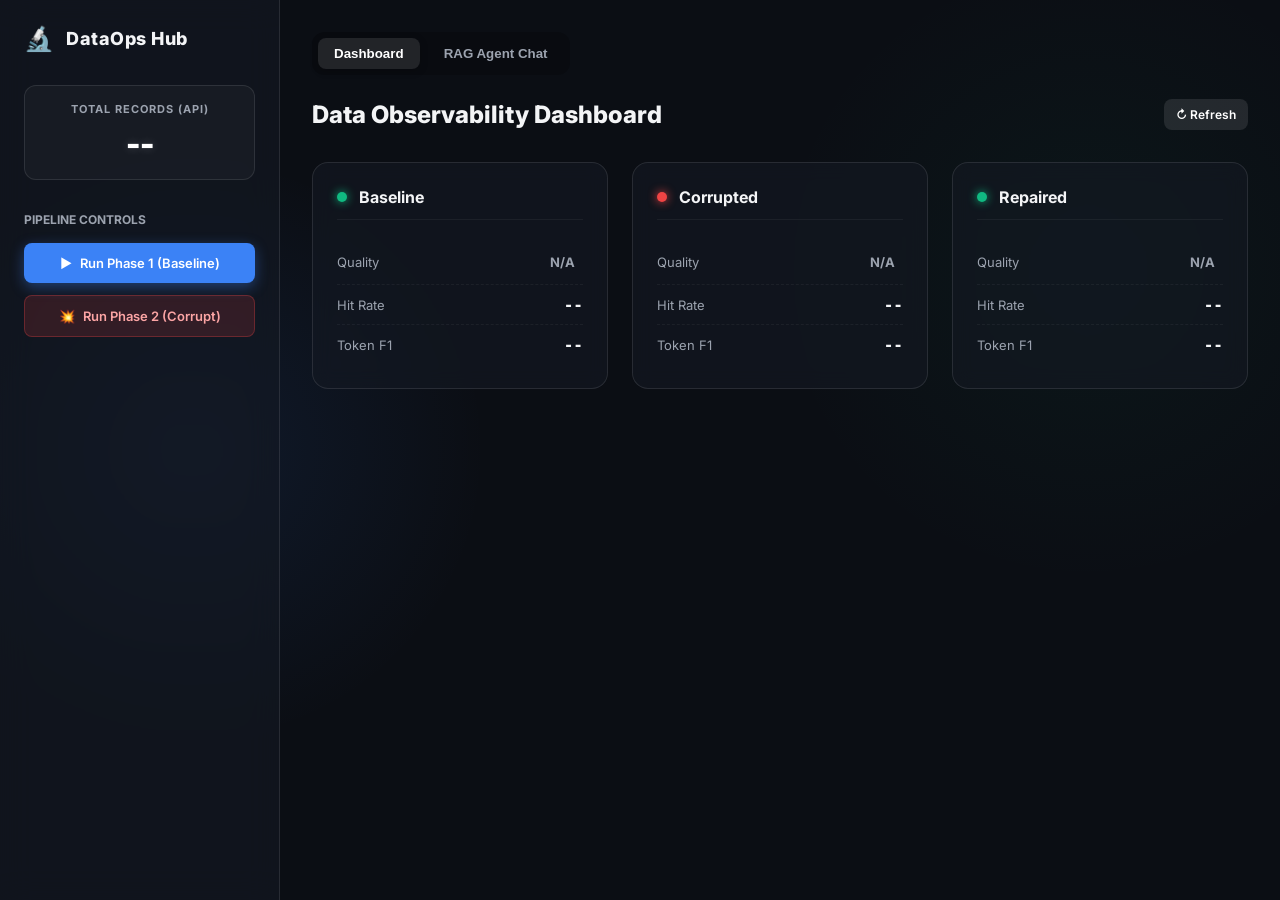
==== static/index.html @ 787e08e2 "3rd commit" ====
<!DOCTYPE html>
<html lang="en">
<head>
    <meta charset="UTF-8">
    <meta name="viewport" content="width=device-width, initial-scale=1.0">
    <title>Data Observability Demo</title>
    <link href="https://fonts.googleapis.com/css2?family=Inter:wght@400;500;600;700;800&display=swap" rel="stylesheet">
    <link rel="stylesheet" href="/static/style.css">
</head>
<body>
    <div class="app-container">
        <!-- Sidebar / Navigation -->
        <aside class="sidebar">
            <div class="brand">
                <span class="brand-icon">🔬</span>
                <h2>DataOps Hub</h2>
            </div>
            
            <div class="stats-card">
                <p class="stats-label">TOTAL RECORDS (API)</p>
                <h3 class="stats-value" id="raw-count">--</h3>
            </div>
            
            <div class="controls-section">
                <h3>Pipeline Controls</h3>
                <button id="btn-phase1" class="btn btn-primary" onclick="runPhase1()">
                    <span class="btn-icon">▶</span> Run Phase 1 (Baseline)
                </button>
                <button id="btn-phase2" class="btn btn-danger" onclick="runPhase2()">
                    <span class="btn-icon">💥</span> Run Phase 2 (Corrupt)
                </button>
            </div>
            
            <div id="loader" class="loader hidden">
                <div class="spinner"></div>
                <p id="loader-text">Processing...</p>
            </div>
        </aside>

        <!-- Main Content -->
        <main class="main-content">
            <!-- Tabs -->
            <div class="tabs">
                <button class="tab-btn active" onclick="switchTab('dashboard')">Dashboard</button>
                <button class="tab-btn" onclick="switchTab('chat')">RAG Agent Chat</button>
            </div>

            <!-- Dashboard Tab -->
            <div id="tab-dashboard" class="tab-content active">
                <header class="content-header">
                    <h1>Data Observability Dashboard</h1>
                    <button class="btn btn-secondary btn-sm" onclick="fetchDashboardData()">↻ Refresh</button>
                </header>
                
                <div class="metrics-grid">
                    <!-- Baseline -->
                    <div class="metric-card baseline-card">
                        <div class="card-header">
                            <span class="status-indicator pass"></span>
                            <h3>Baseline</h3>
                        </div>
                        <div class="card-body">
                            <div class="metric-row"><span>Quality</span> <span class="badge" id="b-quality">N/A</span></div>
                            <div class="metric-row"><span>Hit Rate</span> <strong id="b-hit-rate">--</strong></div>
                            <div class="metric-row"><span>Token F1</span> <strong id="b-f1">--</strong></div>
                        </div>
                    </div>
                    
                    <!-- Corrupted -->
                    <div class="metric-card corrupted-card">
                        <div class="card-header">
                            <span class="status-indicator fail"></span>
                            <h3>Corrupted</h3>
                        </div>
                        <div class="card-body">
                            <div class="metric-row"><span>Quality</span> <span class="badge" id="c-quality">N/A</span></div>
                            <div class="metric-row"><span>Hit Rate</span> <strong id="c-hit-rate">--</strong></div>
                            <div class="metric-row"><span>Token F1</span> <strong id="c-f1">--</strong></div>
                        </div>
                    </div>
                    
                    <!-- Repaired -->
                    <div class="metric-card repaired-card">
                        <div class="card-header">
                            <span class="status-indicator pass"></span>
                            <h3>Repaired</h3>
                        </div>
                        <div class="card-body">
                            <div class="metric-row"><span>Quality</span> <span class="badge" id="r-quality">N/A</span></div>
                            <div class="metric-row"><span>Hit Rate</span> <strong id="r-hit-rate">--</strong></div>
                            <div class="metric-row"><span>Token F1</span> <strong id="r-f1">--</strong></div>
                        </div>
                    </div>
                </div>
            </div>

            <!-- Chat Tab -->
            <div id="tab-chat" class="tab-content hidden">
                <header class="content-header">
                    <h1>Chat with RAG Agent</h1>
                    <div class="agent-toggle">
                        <label>
                            <input type="checkbox" id="use-corrupted-toggle"> 
                            Use Corrupted Data (Test Mode)
                        </label>
                    </div>
                </header>
                
                <div class="chat-container">
                    <div class="chat-history" id="chat-history">
                        <div class="message ai-message">
                            <div class="avatar">🤖</div>
                            <div class="bubble">Hello! I am your research assistant. Ask me questions about the ingested papers.</div>
                        </div>
                    </div>
                    
                    <div class="chat-input-area">
                        <input type="text" id="chat-input" placeholder="Type your question..." onkeypress="handleChatKey(event)">
                        <button class="btn btn-primary" onclick="sendMessage()">Send</button>
                    </div>
                </div>
            </div>
        </main>
    </div>
    <script src="/static/script.js"></script>
</body>
</html>
---- static/style.css ----
:root {
    --bg-main: #0B0E14;
    --bg-panel: rgba(20, 25, 35, 0.6);
    --border-color: rgba(255, 255, 255, 0.1);
    --text-main: #F3F4F6;
    --text-muted: #9CA3AF;
    --primary: #3B82F6;
    --primary-glow: rgba(59, 130, 246, 0.4);
    --danger: #EF4444;
    --danger-glow: rgba(239, 68, 68, 0.4);
    --success: #10B981;
}

* { box-sizing: border-box; margin: 0; padding: 0; }

body {
    font-family: 'Inter', sans-serif;
    background-color: var(--bg-main);
    color: var(--text-main);
    height: 100vh;
    display: flex;
    overflow: hidden;
    background-image: 
        radial-gradient(circle at 15% 50%, rgba(59, 130, 246, 0.1), transparent 25%),
        radial-gradient(circle at 85% 30%, rgba(16, 185, 129, 0.05), transparent 25%);
}

.app-container {
    display: flex;
    width: 100%;
    height: 100%;
}

/* Sidebar */
.sidebar {
    width: 280px;
    background: var(--bg-panel);
    backdrop-filter: blur(16px);
    border-right: 1px solid var(--border-color);
    padding: 24px;
    display: flex;
    flex-direction: column;
    gap: 32px;
}

.brand {
    display: flex;
    align-items: center;
    gap: 12px;
}
.brand-icon { font-size: 24px; }
.brand h2 { font-weight: 800; font-size: 18px; letter-spacing: 0.5px; }

.stats-card {
    background: rgba(255, 255, 255, 0.03);
    border: 1px solid var(--border-color);
    border-radius: 12px;
    padding: 16px;
    text-align: center;
}
.stats-label { font-size: 11px; color: var(--text-muted); font-weight: 700; letter-spacing: 1px; margin-bottom: 8px; }
.stats-value { font-size: 32px; font-weight: 800; color: #fff; text-shadow: 0 0 10px rgba(255,255,255,0.2); }

.controls-section { display: flex; flex-direction: column; gap: 12px; }
.controls-section h3 { font-size: 12px; text-transform: uppercase; color: var(--text-muted); margin-bottom: 4px; }

/* Buttons */
.btn {
    border: none;
    padding: 12px 16px;
    border-radius: 8px;
    font-family: inherit;
    font-weight: 600;
    font-size: 13px;
    cursor: pointer;
    display: flex;
    align-items: center;
    justify-content: center;
    gap: 8px;
    transition: all 0.2s ease;
}
.btn-sm { padding: 8px 12px; font-size: 12px; }
.btn-primary { background: var(--primary); color: #fff; box-shadow: 0 4px 14px var(--primary-glow); }
.btn-primary:hover { background: #2563EB; box-shadow: 0 6px 20px var(--primary-glow); transform: translateY(-1px); }
.btn-danger { background: rgba(239, 68, 68, 0.15); color: #FCA5A5; border: 1px solid rgba(239, 68, 68, 0.3); }
.btn-danger:hover { background: var(--danger); color: #fff; box-shadow: 0 4px 14px var(--danger-glow); }
.btn-secondary { background: rgba(255,255,255,0.1); color: #fff; }
.btn-secondary:hover { background: rgba(255,255,255,0.15); }

/* Main Content */
.main-content {
    flex: 1;
    display: flex;
    flex-direction: column;
    padding: 32px;
    overflow-y: auto;
}

/* Tabs */
.tabs {
    display: flex;
    gap: 8px;
    margin-bottom: 24px;
    background: rgba(0,0,0,0.2);
    padding: 6px;
    border-radius: 12px;
    width: fit-content;
}
.tab-btn {
    background: transparent;
    border: none;
    color: var(--text-muted);
    padding: 8px 16px;
    border-radius: 8px;
    font-weight: 600;
    cursor: pointer;
    transition: all 0.2s;
}
.tab-btn.active {
    background: rgba(255,255,255,0.1);
    color: #fff;
    box-shadow: 0 2px 8px rgba(0,0,0,0.2);
}

.tab-content { display: none; }
.tab-content.active { display: block; animation: fadeIn 0.3s ease; }

@keyframes fadeIn { from { opacity: 0; transform: translateY(10px); } to { opacity: 1; transform: translateY(0); } }

/* Header */
.content-header {
    display: flex;
    justify-content: space-between;
    align-items: center;
    margin-bottom: 32px;
}
.content-header h1 { font-size: 24px; font-weight: 800; }

/* Metrics Grid */
.metrics-grid {
    display: grid;
    grid-template-columns: repeat(3, 1fr);
    gap: 24px;
}

.metric-card {
    background: var(--bg-panel);
    border: 1px solid var(--border-color);
    border-radius: 16px;
    padding: 24px;
    backdrop-filter: blur(10px);
}
.card-header {
    display: flex;
    align-items: center;
    gap: 12px;
    margin-bottom: 20px;
    border-bottom: 1px solid rgba(255,255,255,0.05);
    padding-bottom: 12px;
}
.status-indicator { width: 10px; height: 10px; border-radius: 50%; }
.status-indicator.pass { background: var(--success); box-shadow: 0 0 10px var(--success); }
.status-indicator.fail { background: var(--danger); box-shadow: 0 0 10px var(--danger); }
.card-header h3 { font-size: 16px; font-weight: 700; }

.metric-row {
    display: flex;
    justify-content: space-between;
    align-items: center;
    padding: 10px 0;
    border-bottom: 1px dashed rgba(255,255,255,0.05);
}
.metric-row:last-child { border-bottom: none; }
.metric-row span { color: var(--text-muted); font-size: 13px; }
.metric-row strong { font-size: 16px; font-weight: 700; font-family: monospace; }
.badge {
    padding: 4px 8px;
    border-radius: 6px;
    font-size: 11px;
    font-weight: 700;
}
.badge.pass { background: rgba(16,185,129,0.15); color: #6EE7B7; border: 1px solid rgba(16,185,129,0.3); }
.badge.fail { background: rgba(239,68,68,0.15); color: #FCA5A5; border: 1px solid rgba(239,68,68,0.3); }

/* Chat UI */
.chat-container {
    background: var(--bg-panel);
    border: 1px solid var(--border-color);
    border-radius: 16px;
    display: flex;
    flex-direction: column;
    height: calc(100vh - 200px);
    backdrop-filter: blur(10px);
}
.chat-history {
    flex: 1;
    padding: 24px;
    overflow-y: auto;
    display: flex;
    flex-direction: column;
    gap: 16px;
}
.message { display: flex; gap: 12px; max-width: 80%; }
.message.user-message { align-self: flex-end; flex-direction: row-reverse; }
.avatar { width: 32px; height: 32px; border-radius: 8px; background: rgba(255,255,255,0.1); display: flex; align-items: center; justify-content: center; font-size: 18px; flex-shrink: 0; }
.user-message .avatar { background: var(--primary); }
.bubble { background: rgba(255,255,255,0.05); padding: 12px 16px; border-radius: 12px; font-size: 14px; line-height: 1.5; border: 1px solid rgba(255,255,255,0.05); white-space: pre-wrap; }
.user-message .bubble { background: rgba(59,130,246,0.15); border-color: rgba(59,130,246,0.3); }

.chat-input-area {
    padding: 16px;
    border-top: 1px solid var(--border-color);
    display: flex;
    gap: 12px;
}
.chat-input-area input {
    flex: 1;
    background: rgba(0,0,0,0.2);
    border: 1px solid var(--border-color);
    color: #fff;
    padding: 12px 16px;
    border-radius: 8px;
    font-size: 14px;
    outline: none;
}
.chat-input-area input:focus { border-color: var(--primary); }

.hidden { display: none !important; }

/* Loader */
.loader { margin-top: 24px; text-align: center; }
.spinner { width: 24px; height: 24px; border: 3px solid rgba(255,255,255,0.1); border-top-color: var(--primary); border-radius: 50%; animation: spin 1s linear infinite; margin: 0 auto 12px; }
@keyframes spin { to { transform: rotate(360deg); } }
.loader p { font-size: 12px; color: var(--text-muted); font-weight: 600; }
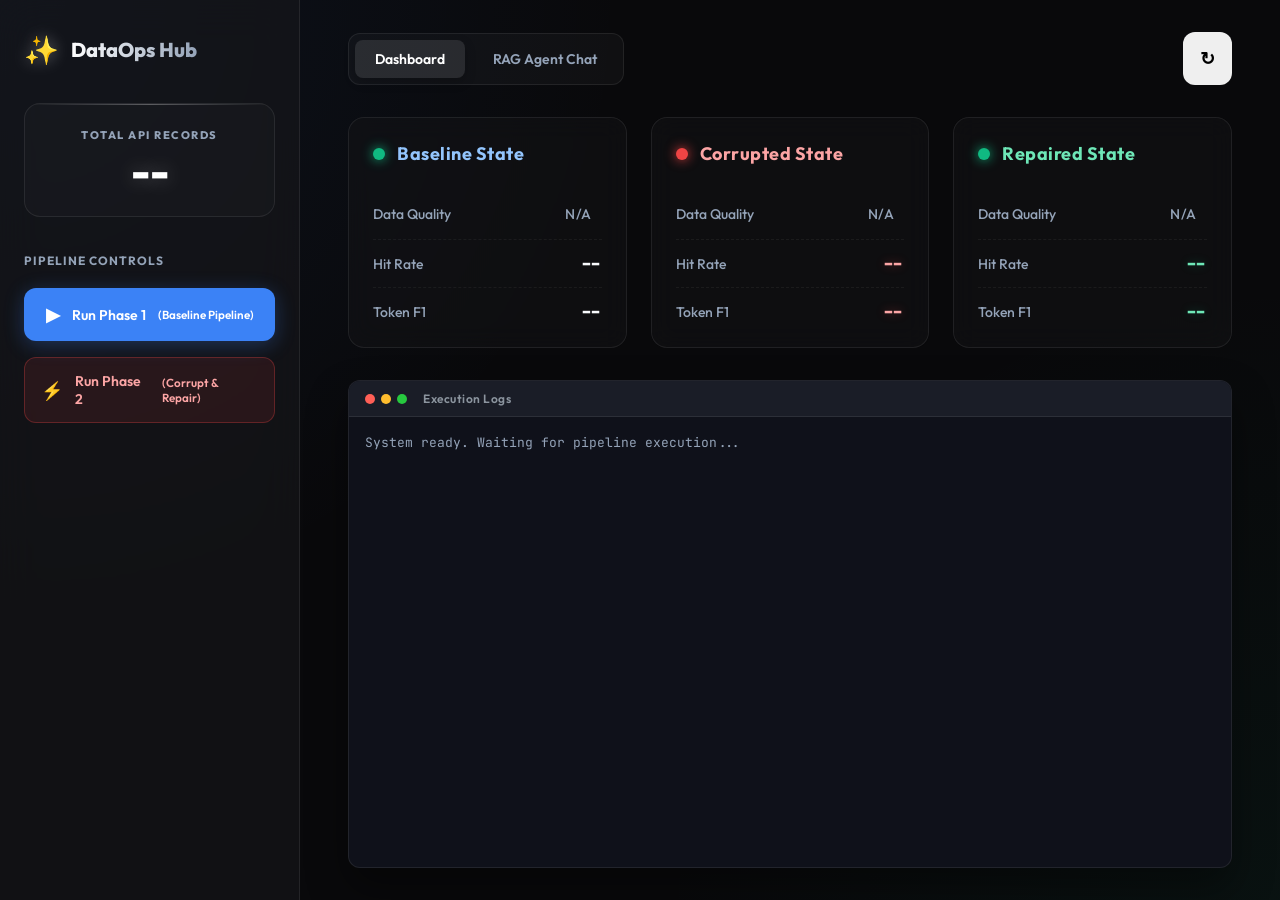
==== commit b857ec82: "4th commit" ====
--- a/static/index.html
+++ b/static/index.html
@@ -3,120 +3,137 @@
 <head>
     <meta charset="UTF-8">
     <meta name="viewport" content="width=device-width, initial-scale=1.0">
-    <title>Data Observability Demo</title>
-    <link href="https://fonts.googleapis.com/css2?family=Inter:wght@400;500;600;700;800&display=swap" rel="stylesheet">
+    <title>DataOps Hub - Data Observability</title>
+    <link href="https://fonts.googleapis.com/css2?family=Outfit:wght@400;500;600;700;800&family=JetBrains+Mono:wght@400;700&display=swap" rel="stylesheet">
     <link rel="stylesheet" href="/static/style.css">
 </head>
 <body>
+    <!-- Toast Container -->
+    <div id="toast-container" class="toast-container"></div>
+
     <div class="app-container">
-        <!-- Sidebar / Navigation -->
+        <!-- Sidebar -->
         <aside class="sidebar">
             <div class="brand">
-                <span class="brand-icon">🔬</span>
+                <span class="brand-icon">✨</span>
                 <h2>DataOps Hub</h2>
             </div>
             
             <div class="stats-card">
-                <p class="stats-label">TOTAL RECORDS (API)</p>
+                <p class="stats-label">TOTAL API RECORDS</p>
                 <h3 class="stats-value" id="raw-count">--</h3>
             </div>
             
             <div class="controls-section">
                 <h3>Pipeline Controls</h3>
                 <button id="btn-phase1" class="btn btn-primary" onclick="runPhase1()">
-                    <span class="btn-icon">▶</span> Run Phase 1 (Baseline)
+                    <span class="btn-icon">▶</span> Run Phase 1 <br><small>(Baseline Pipeline)</small>
                 </button>
                 <button id="btn-phase2" class="btn btn-danger" onclick="runPhase2()">
-                    <span class="btn-icon">💥</span> Run Phase 2 (Corrupt)
+                    <span class="btn-icon">⚡</span> Run Phase 2 <br><small>(Corrupt & Repair)</small>
                 </button>
-            </div>
-            
-            <div id="loader" class="loader hidden">
-                <div class="spinner"></div>
-                <p id="loader-text">Processing...</p>
             </div>
         </aside>
 
         <!-- Main Content -->
         <main class="main-content">
-            <!-- Tabs -->
-            <div class="tabs">
-                <button class="tab-btn active" onclick="switchTab('dashboard')">Dashboard</button>
-                <button class="tab-btn" onclick="switchTab('chat')">RAG Agent Chat</button>
+            <div class="header-nav">
+                <div class="tabs">
+                    <button class="tab-btn active" onclick="switchTab('dashboard')">Dashboard</button>
+                    <button class="tab-btn" onclick="switchTab('chat')">RAG Agent Chat</button>
+                </div>
+                <button class="btn btn-icon" onclick="fetchDashboardData()" title="Refresh Data">↻</button>
             </div>
 
             <!-- Dashboard Tab -->
             <div id="tab-dashboard" class="tab-content active">
-                <header class="content-header">
-                    <h1>Data Observability Dashboard</h1>
-                    <button class="btn btn-secondary btn-sm" onclick="fetchDashboardData()">↻ Refresh</button>
-                </header>
-                
                 <div class="metrics-grid">
                     <!-- Baseline -->
-                    <div class="metric-card baseline-card">
-                        <div class="card-header">
-                            <span class="status-indicator pass"></span>
-                            <h3>Baseline</h3>
+                    <div class="metric-card">
+                        <div class="card-header baseline-glow">
+                            <div class="status-indicator pass"></div>
+                            <h3>Baseline State</h3>
                         </div>
                         <div class="card-body">
-                            <div class="metric-row"><span>Quality</span> <span class="badge" id="b-quality">N/A</span></div>
+                            <div class="metric-row"><span>Data Quality</span> <span class="badge" id="b-quality">N/A</span></div>
                             <div class="metric-row"><span>Hit Rate</span> <strong id="b-hit-rate">--</strong></div>
                             <div class="metric-row"><span>Token F1</span> <strong id="b-f1">--</strong></div>
                         </div>
                     </div>
                     
                     <!-- Corrupted -->
-                    <div class="metric-card corrupted-card">
-                        <div class="card-header">
-                            <span class="status-indicator fail"></span>
-                            <h3>Corrupted</h3>
+                    <div class="metric-card">
+                        <div class="card-header corrupted-glow">
+                            <div class="status-indicator fail"></div>
+                            <h3>Corrupted State</h3>
                         </div>
                         <div class="card-body">
-                            <div class="metric-row"><span>Quality</span> <span class="badge" id="c-quality">N/A</span></div>
-                            <div class="metric-row"><span>Hit Rate</span> <strong id="c-hit-rate">--</strong></div>
-                            <div class="metric-row"><span>Token F1</span> <strong id="c-f1">--</strong></div>
+                            <div class="metric-row"><span>Data Quality</span> <span class="badge" id="c-quality">N/A</span></div>
+                            <div class="metric-row"><span>Hit Rate</span> <strong class="text-danger" id="c-hit-rate">--</strong></div>
+                            <div class="metric-row"><span>Token F1</span> <strong class="text-danger" id="c-f1">--</strong></div>
                         </div>
                     </div>
                     
                     <!-- Repaired -->
-                    <div class="metric-card repaired-card">
-                        <div class="card-header">
-                            <span class="status-indicator pass"></span>
-                            <h3>Repaired</h3>
+                    <div class="metric-card">
+                        <div class="card-header repaired-glow">
+                            <div class="status-indicator pass"></div>
+                            <h3>Repaired State</h3>
                         </div>
                         <div class="card-body">
-                            <div class="metric-row"><span>Quality</span> <span class="badge" id="r-quality">N/A</span></div>
-                            <div class="metric-row"><span>Hit Rate</span> <strong id="r-hit-rate">--</strong></div>
-                            <div class="metric-row"><span>Token F1</span> <strong id="r-f1">--</strong></div>
+                            <div class="metric-row"><span>Data Quality</span> <span class="badge" id="r-quality">N/A</span></div>
+                            <div class="metric-row"><span>Hit Rate</span> <strong class="text-success" id="r-hit-rate">--</strong></div>
+                            <div class="metric-row"><span>Token F1</span> <strong class="text-success" id="r-f1">--</strong></div>
                         </div>
+                    </div>
+                </div>
+
+                <!-- Terminal Simulator -->
+                <div class="terminal-container">
+                    <div class="terminal-header">
+                        <div class="term-dots">
+                            <span></span><span></span><span></span>
+                        </div>
+                        <div class="term-title">Execution Logs</div>
+                    </div>
+                    <div class="terminal-body" id="terminal-logs">
+                        <div class="log-line text-muted">System ready. Waiting for pipeline execution...</div>
                     </div>
                 </div>
             </div>
 
             <!-- Chat Tab -->
             <div id="tab-chat" class="tab-content hidden">
-                <header class="content-header">
-                    <h1>Chat with RAG Agent</h1>
-                    <div class="agent-toggle">
-                        <label>
-                            <input type="checkbox" id="use-corrupted-toggle"> 
-                            Use Corrupted Data (Test Mode)
-                        </label>
-                    </div>
-                </header>
-                
-                <div class="chat-container">
-                    <div class="chat-history" id="chat-history">
-                        <div class="message ai-message">
-                            <div class="avatar">🤖</div>
-                            <div class="bubble">Hello! I am your research assistant. Ask me questions about the ingested papers.</div>
+                <div class="chat-wrapper">
+                    <header class="chat-header">
+                        <div class="agent-info">
+                            <div class="agent-avatar">🤖</div>
+                            <div>
+                                <h2>Research Assistant</h2>
+                                <p>Powered by Gemini & ChromaDB</p>
+                            </div>
                         </div>
-                    </div>
+                        <div class="agent-toggle">
+                            <label class="switch">
+                                <input type="checkbox" id="use-corrupted-toggle">
+                                <span class="slider"></span>
+                            </label>
+                            <span class="toggle-label">Use Corrupted Data</span>
+                        </div>
+                    </header>
                     
-                    <div class="chat-input-area">
-                        <input type="text" id="chat-input" placeholder="Type your question..." onkeypress="handleChatKey(event)">
-                        <button class="btn btn-primary" onclick="sendMessage()">Send</button>
+                    <div class="chat-container">
+                        <div class="chat-history" id="chat-history">
+                            <div class="message ai-message">
+                                <div class="avatar">🤖</div>
+                                <div class="bubble">Hello! I am ready to search the paper corpus. You can toggle the switch above to test how I perform when data is corrupted.</div>
+                            </div>
+                        </div>
+                        
+                        <div class="chat-input-area">
+                            <input type="text" id="chat-input" placeholder="Ask a question about the papers..." onkeypress="handleChatKey(event)">
+                            <button class="btn btn-primary" onclick="sendMessage()">Send ↗</button>
+                        </div>
                     </div>
                 </div>
             </div>
--- a/static/style.css
+++ b/static/style.css
@@ -1,234 +1,238 @@
 :root {
-    --bg-main: #0B0E14;
-    --bg-panel: rgba(20, 25, 35, 0.6);
-    --border-color: rgba(255, 255, 255, 0.1);
-    --text-main: #F3F4F6;
-    --text-muted: #9CA3AF;
-    --primary: #3B82F6;
-    --primary-glow: rgba(59, 130, 246, 0.4);
-    --danger: #EF4444;
-    --danger-glow: rgba(239, 68, 68, 0.4);
-    --success: #10B981;
+    --bg-dark: #09090b;
+    --bg-panel: rgba(24, 24, 27, 0.6);
+    --border-color: rgba(255, 255, 255, 0.08);
+    --text-main: #f8fafc;
+    --text-muted: #94a3b8;
+    
+    --primary: #3b82f6;
+    --primary-hover: #2563eb;
+    --primary-glow: rgba(59, 130, 246, 0.3);
+    
+    --danger: #ef4444;
+    --danger-hover: #dc2626;
+    --danger-glow: rgba(239, 68, 68, 0.3);
+    
+    --success: #10b981;
+    --success-glow: rgba(16, 185, 129, 0.2);
 }
 
 * { box-sizing: border-box; margin: 0; padding: 0; }
 
 body {
-    font-family: 'Inter', sans-serif;
-    background-color: var(--bg-main);
+    font-family: 'Outfit', sans-serif;
+    background-color: var(--bg-dark);
     color: var(--text-main);
     height: 100vh;
     display: flex;
     overflow: hidden;
     background-image: 
-        radial-gradient(circle at 15% 50%, rgba(59, 130, 246, 0.1), transparent 25%),
-        radial-gradient(circle at 85% 30%, rgba(16, 185, 129, 0.05), transparent 25%);
-}
-
-.app-container {
-    display: flex;
-    width: 100%;
-    height: 100%;
-}
+        radial-gradient(circle at 0% 0%, rgba(59, 130, 246, 0.08) 0%, transparent 40%),
+        radial-gradient(circle at 100% 100%, rgba(16, 185, 129, 0.05) 0%, transparent 40%);
+}
+
+.text-danger { color: #fca5a5 !important; text-shadow: 0 0 10px rgba(239,68,68,0.4); }
+.text-success { color: #6ee7b7 !important; text-shadow: 0 0 10px rgba(16,185,129,0.3); }
+.text-muted { color: var(--text-muted); }
+
+.app-container { display: flex; width: 100%; height: 100%; }
 
 /* Sidebar */
 .sidebar {
-    width: 280px;
+    width: 300px;
     background: var(--bg-panel);
-    backdrop-filter: blur(16px);
+    backdrop-filter: blur(20px);
     border-right: 1px solid var(--border-color);
+    padding: 32px 24px;
+    display: flex;
+    flex-direction: column;
+    gap: 36px;
+    z-index: 10;
+}
+
+.brand { display: flex; align-items: center; gap: 12px; }
+.brand-icon { font-size: 28px; filter: drop-shadow(0 0 8px rgba(255,255,255,0.4)); }
+.brand h2 { font-weight: 800; font-size: 20px; background: linear-gradient(to right, #fff, #94a3b8); -webkit-background-clip: text; -webkit-text-fill-color: transparent; }
+
+.stats-card {
+    background: rgba(255, 255, 255, 0.02);
+    border: 1px solid var(--border-color);
+    border-radius: 16px;
     padding: 24px;
-    display: flex;
-    flex-direction: column;
-    gap: 32px;
-}
-
-.brand {
-    display: flex;
-    align-items: center;
-    gap: 12px;
-}
-.brand-icon { font-size: 24px; }
-.brand h2 { font-weight: 800; font-size: 18px; letter-spacing: 0.5px; }
-
-.stats-card {
-    background: rgba(255, 255, 255, 0.03);
-    border: 1px solid var(--border-color);
+    text-align: center;
+    position: relative;
+    overflow: hidden;
+}
+.stats-card::before {
+    content: ''; position: absolute; top: 0; left: 0; right: 0; height: 1px;
+    background: linear-gradient(90deg, transparent, rgba(255,255,255,0.3), transparent);
+}
+.stats-label { font-size: 11px; color: var(--text-muted); font-weight: 800; letter-spacing: 1.5px; margin-bottom: 8px; }
+.stats-value { font-size: 42px; font-weight: 800; color: #fff; text-shadow: 0 0 20px rgba(255,255,255,0.3); line-height: 1; }
+
+.controls-section { display: flex; flex-direction: column; gap: 16px; }
+.controls-section h3 { font-size: 12px; text-transform: uppercase; color: var(--text-muted); letter-spacing: 1px; margin-bottom: 4px; font-weight: 700; }
+
+.btn {
+    border: 1px solid transparent;
+    padding: 14px 16px;
     border-radius: 12px;
-    padding: 16px;
-    text-align: center;
-}
-.stats-label { font-size: 11px; color: var(--text-muted); font-weight: 700; letter-spacing: 1px; margin-bottom: 8px; }
-.stats-value { font-size: 32px; font-weight: 800; color: #fff; text-shadow: 0 0 10px rgba(255,255,255,0.2); }
-
-.controls-section { display: flex; flex-direction: column; gap: 12px; }
-.controls-section h3 { font-size: 12px; text-transform: uppercase; color: var(--text-muted); margin-bottom: 4px; }
-
-/* Buttons */
-.btn {
-    border: none;
-    padding: 12px 16px;
-    border-radius: 8px;
     font-family: inherit;
     font-weight: 600;
-    font-size: 13px;
+    font-size: 14px;
     cursor: pointer;
     display: flex;
     align-items: center;
     justify-content: center;
-    gap: 8px;
-    transition: all 0.2s ease;
-}
-.btn-sm { padding: 8px 12px; font-size: 12px; }
-.btn-primary { background: var(--primary); color: #fff; box-shadow: 0 4px 14px var(--primary-glow); }
-.btn-primary:hover { background: #2563EB; box-shadow: 0 6px 20px var(--primary-glow); transform: translateY(-1px); }
-.btn-danger { background: rgba(239, 68, 68, 0.15); color: #FCA5A5; border: 1px solid rgba(239, 68, 68, 0.3); }
-.btn-danger:hover { background: var(--danger); color: #fff; box-shadow: 0 4px 14px var(--danger-glow); }
-.btn-secondary { background: rgba(255,255,255,0.1); color: #fff; }
-.btn-secondary:hover { background: rgba(255,255,255,0.15); }
+    gap: 12px;
+    transition: all 0.25s cubic-bezier(0.4, 0, 0.2, 1);
+    position: relative;
+    overflow: hidden;
+    text-align: left;
+}
+.btn-primary { background: var(--primary); color: #fff; box-shadow: 0 4px 20px var(--primary-glow); }
+.btn-primary:hover { background: var(--primary-hover); transform: translateY(-2px); box-shadow: 0 8px 25px var(--primary-glow); }
+.btn-danger { background: rgba(239, 68, 68, 0.1); color: #fca5a5; border-color: rgba(239, 68, 68, 0.3); }
+.btn-danger:hover { background: var(--danger); color: #fff; box-shadow: 0 4px 20px var(--danger-glow); border-color: var(--danger); transform: translateY(-2px); }
+.btn-icon { font-size: 18px; }
+.btn:disabled { opacity: 0.5; cursor: not-allowed; transform: none !important; box-shadow: none !important; }
 
 /* Main Content */
 .main-content {
     flex: 1;
     display: flex;
     flex-direction: column;
-    padding: 32px;
+    padding: 32px 48px;
     overflow-y: auto;
-}
-
-/* Tabs */
+    position: relative;
+}
+
+.header-nav { display: flex; justify-content: space-between; align-items: center; margin-bottom: 32px; }
+
 .tabs {
-    display: flex;
-    gap: 8px;
-    margin-bottom: 24px;
-    background: rgba(0,0,0,0.2);
-    padding: 6px;
-    border-radius: 12px;
-    width: fit-content;
+    display: flex; gap: 8px; background: rgba(255,255,255,0.03); padding: 6px;
+    border-radius: 12px; border: 1px solid var(--border-color);
 }
 .tab-btn {
-    background: transparent;
-    border: none;
-    color: var(--text-muted);
-    padding: 8px 16px;
-    border-radius: 8px;
-    font-weight: 600;
-    cursor: pointer;
-    transition: all 0.2s;
-}
-.tab-btn.active {
-    background: rgba(255,255,255,0.1);
-    color: #fff;
-    box-shadow: 0 2px 8px rgba(0,0,0,0.2);
-}
-
-.tab-content { display: none; }
-.tab-content.active { display: block; animation: fadeIn 0.3s ease; }
+    background: transparent; border: none; color: var(--text-muted);
+    padding: 10px 20px; border-radius: 8px; font-weight: 600; font-family: inherit;
+    cursor: pointer; transition: all 0.2s; font-size: 14px;
+}
+.tab-btn:hover { color: #fff; }
+.tab-btn.active { background: rgba(255,255,255,0.1); color: #fff; box-shadow: 0 4px 12px rgba(0,0,0,0.2); }
+
+.tab-content { display: none; flex-direction: column; height: 100%; }
+.tab-content.active { display: flex; animation: fadeIn 0.4s ease forwards; }
 
 @keyframes fadeIn { from { opacity: 0; transform: translateY(10px); } to { opacity: 1; transform: translateY(0); } }
-
-/* Header */
-.content-header {
-    display: flex;
-    justify-content: space-between;
-    align-items: center;
-    margin-bottom: 32px;
-}
-.content-header h1 { font-size: 24px; font-weight: 800; }
 
 /* Metrics Grid */
 .metrics-grid {
-    display: grid;
-    grid-template-columns: repeat(3, 1fr);
-    gap: 24px;
-}
-
+    display: grid; grid-template-columns: repeat(3, 1fr); gap: 24px; margin-bottom: 32px;
+}
 .metric-card {
-    background: var(--bg-panel);
-    border: 1px solid var(--border-color);
-    border-radius: 16px;
-    padding: 24px;
-    backdrop-filter: blur(10px);
-}
-.card-header {
-    display: flex;
-    align-items: center;
-    gap: 12px;
-    margin-bottom: 20px;
-    border-bottom: 1px solid rgba(255,255,255,0.05);
-    padding-bottom: 12px;
-}
-.status-indicator { width: 10px; height: 10px; border-radius: 50%; }
-.status-indicator.pass { background: var(--success); box-shadow: 0 0 10px var(--success); }
-.status-indicator.fail { background: var(--danger); box-shadow: 0 0 10px var(--danger); }
-.card-header h3 { font-size: 16px; font-weight: 700; }
-
-.metric-row {
-    display: flex;
-    justify-content: space-between;
-    align-items: center;
-    padding: 10px 0;
-    border-bottom: 1px dashed rgba(255,255,255,0.05);
-}
-.metric-row:last-child { border-bottom: none; }
-.metric-row span { color: var(--text-muted); font-size: 13px; }
-.metric-row strong { font-size: 16px; font-weight: 700; font-family: monospace; }
-.badge {
-    padding: 4px 8px;
-    border-radius: 6px;
-    font-size: 11px;
-    font-weight: 700;
-}
-.badge.pass { background: rgba(16,185,129,0.15); color: #6EE7B7; border: 1px solid rgba(16,185,129,0.3); }
-.badge.fail { background: rgba(239,68,68,0.15); color: #FCA5A5; border: 1px solid rgba(239,68,68,0.3); }
-
-/* Chat UI */
+    background: rgba(24, 24, 27, 0.4); border: 1px solid var(--border-color);
+    border-radius: 16px; padding: 24px; backdrop-filter: blur(12px);
+    transition: transform 0.3s;
+}
+.metric-card:hover { transform: translateY(-5px); border-color: rgba(255,255,255,0.15); }
+
+.card-header { display: flex; align-items: center; gap: 12px; margin-bottom: 24px; position: relative; }
+.card-header h3 { font-size: 18px; font-weight: 700; letter-spacing: 0.5px; }
+
+.status-indicator { width: 12px; height: 12px; border-radius: 50%; }
+.status-indicator.pass { background: var(--success); box-shadow: 0 0 12px var(--success); }
+.status-indicator.fail { background: var(--danger); box-shadow: 0 0 12px var(--danger); }
+
+.baseline-glow h3 { color: #93c5fd; }
+.corrupted-glow h3 { color: #fca5a5; }
+.repaired-glow h3 { color: #6ee7b7; }
+
+.metric-row { display: flex; justify-content: space-between; align-items: center; padding: 12px 0; border-bottom: 1px dashed rgba(255,255,255,0.05); }
+.metric-row:last-child { border-bottom: none; padding-bottom: 0; }
+.metric-row span { color: var(--text-muted); font-size: 14px; font-weight: 500; }
+.metric-row strong { font-size: 18px; font-weight: 800; font-family: 'JetBrains Mono', monospace; }
+
+.badge { padding: 4px 10px; border-radius: 6px; font-size: 12px; font-weight: 700; text-transform: uppercase; letter-spacing: 0.5px; }
+.badge.pass { background: rgba(16,185,129,0.1); color: #6EE7B7; border: 1px solid rgba(16,185,129,0.2); }
+.badge.fail { background: rgba(239,68,68,0.1); color: #FCA5A5; border: 1px solid rgba(239,68,68,0.2); }
+
+/* Terminal Simulator */
+.terminal-container {
+    background: #0f111a; border: 1px solid var(--border-color); border-radius: 12px;
+    flex: 1; display: flex; flex-direction: column; overflow: hidden;
+    box-shadow: 0 20px 40px rgba(0,0,0,0.4);
+}
+.terminal-header {
+    background: #1a1d27; padding: 10px 16px; display: flex; align-items: center; gap: 16px;
+    border-bottom: 1px solid var(--border-color);
+}
+.term-dots { display: flex; gap: 6px; }
+.term-dots span { width: 10px; height: 10px; border-radius: 50%; }
+.term-dots span:nth-child(1) { background: #ff5f56; }
+.term-dots span:nth-child(2) { background: #ffbd2e; }
+.term-dots span:nth-child(3) { background: #27c93f; }
+.term-title { font-size: 12px; font-weight: 600; color: #8b949e; letter-spacing: 0.5px; }
+
+.terminal-body {
+    padding: 16px; font-family: 'JetBrains Mono', monospace; font-size: 13px;
+    line-height: 1.6; overflow-y: auto; color: #e2e8f0; flex: 1;
+}
+.log-line { margin-bottom: 4px; opacity: 0; animation: fadeInLog 0.3s forwards; }
+@keyframes fadeInLog { to { opacity: 1; } }
+.log-info { color: #60a5fa; }
+.log-success { color: #4ade80; }
+.log-warn { color: #facc15; }
+.log-error { color: #f87171; }
+
+/* Toast Notifications */
+.toast-container { position: fixed; bottom: 32px; right: 32px; z-index: 9999; display: flex; flex-direction: column; gap: 12px; }
+.toast {
+    background: rgba(30, 41, 59, 0.9); backdrop-filter: blur(10px);
+    border-left: 4px solid var(--primary); padding: 16px 20px; border-radius: 8px;
+    box-shadow: 0 10px 25px rgba(0,0,0,0.3); color: #fff; font-size: 14px; font-weight: 500;
+    transform: translateX(120%); animation: slideIn 0.4s cubic-bezier(0.4, 0, 0.2, 1) forwards;
+    display: flex; align-items: center; gap: 12px;
+}
+.toast.success { border-color: var(--success); }
+.toast.error { border-color: var(--danger); }
+.toast-icon { font-size: 18px; }
+@keyframes slideIn { to { transform: translateX(0); } }
+@keyframes slideOut { to { transform: translateX(120%); opacity: 0; } }
+
+/* Chat Wrapper */
+.chat-wrapper { display: flex; flex-direction: column; height: 100%; max-width: 900px; margin: 0 auto; width: 100%; }
+.chat-header { display: flex; justify-content: space-between; align-items: center; margin-bottom: 24px; padding: 0 16px; }
+.agent-info { display: flex; align-items: center; gap: 16px; }
+.agent-avatar { width: 48px; height: 48px; border-radius: 12px; background: rgba(59,130,246,0.15); border: 1px solid rgba(59,130,246,0.3); display: flex; align-items: center; justify-content: center; font-size: 24px; }
+.agent-info h2 { font-size: 20px; font-weight: 700; }
+.agent-info p { font-size: 13px; color: var(--text-muted); }
+
+/* Toggle Switch */
+.agent-toggle { display: flex; align-items: center; gap: 12px; background: rgba(255,255,255,0.02); padding: 8px 16px; border-radius: 20px; border: 1px solid var(--border-color); }
+.switch { position: relative; display: inline-block; width: 44px; height: 24px; }
+.switch input { opacity: 0; width: 0; height: 0; }
+.slider { position: absolute; cursor: pointer; top: 0; left: 0; right: 0; bottom: 0; background-color: rgba(255,255,255,0.1); transition: .3s; border-radius: 24px; }
+.slider:before { position: absolute; content: ""; height: 18px; width: 18px; left: 3px; bottom: 3px; background-color: white; transition: .3s; border-radius: 50%; }
+input:checked + .slider { background-color: var(--danger); box-shadow: 0 0 10px var(--danger-glow); }
+input:checked + .slider:before { transform: translateX(20px); }
+.toggle-label { font-size: 13px; font-weight: 600; color: #fff; }
+
 .chat-container {
-    background: var(--bg-panel);
-    border: 1px solid var(--border-color);
-    border-radius: 16px;
-    display: flex;
-    flex-direction: column;
-    height: calc(100vh - 200px);
-    backdrop-filter: blur(10px);
-}
-.chat-history {
-    flex: 1;
-    padding: 24px;
-    overflow-y: auto;
-    display: flex;
-    flex-direction: column;
-    gap: 16px;
-}
-.message { display: flex; gap: 12px; max-width: 80%; }
+    background: rgba(24, 24, 27, 0.4); border: 1px solid var(--border-color); border-radius: 16px;
+    display: flex; flex-direction: column; flex: 1; overflow: hidden; backdrop-filter: blur(10px);
+}
+.chat-history { flex: 1; padding: 24px; overflow-y: auto; display: flex; flex-direction: column; gap: 24px; }
+.message { display: flex; gap: 16px; max-width: 85%; }
 .message.user-message { align-self: flex-end; flex-direction: row-reverse; }
-.avatar { width: 32px; height: 32px; border-radius: 8px; background: rgba(255,255,255,0.1); display: flex; align-items: center; justify-content: center; font-size: 18px; flex-shrink: 0; }
-.user-message .avatar { background: var(--primary); }
-.bubble { background: rgba(255,255,255,0.05); padding: 12px 16px; border-radius: 12px; font-size: 14px; line-height: 1.5; border: 1px solid rgba(255,255,255,0.05); white-space: pre-wrap; }
-.user-message .bubble { background: rgba(59,130,246,0.15); border-color: rgba(59,130,246,0.3); }
-
-.chat-input-area {
-    padding: 16px;
-    border-top: 1px solid var(--border-color);
-    display: flex;
-    gap: 12px;
-}
-.chat-input-area input {
-    flex: 1;
-    background: rgba(0,0,0,0.2);
-    border: 1px solid var(--border-color);
-    color: #fff;
-    padding: 12px 16px;
-    border-radius: 8px;
-    font-size: 14px;
-    outline: none;
-}
-.chat-input-area input:focus { border-color: var(--primary); }
+.message .avatar { width: 36px; height: 36px; border-radius: 10px; background: rgba(255,255,255,0.05); display: flex; align-items: center; justify-content: center; font-size: 18px; flex-shrink: 0; border: 1px solid var(--border-color); }
+.user-message .avatar { background: rgba(59,130,246,0.15); border-color: rgba(59,130,246,0.3); }
+.bubble { background: rgba(255,255,255,0.03); padding: 14px 18px; border-radius: 12px; font-size: 15px; line-height: 1.6; border: 1px solid var(--border-color); white-space: pre-wrap; box-shadow: 0 4px 6px rgba(0,0,0,0.1); }
+.user-message .bubble { background: rgba(59,130,246,0.1); border-color: rgba(59,130,246,0.2); }
+
+.chat-input-area { padding: 20px; border-top: 1px solid var(--border-color); display: flex; gap: 12px; background: rgba(0,0,0,0.2); }
+.chat-input-area input { flex: 1; background: rgba(255,255,255,0.03); border: 1px solid var(--border-color); color: #fff; padding: 16px 20px; border-radius: 12px; font-size: 15px; outline: none; font-family: inherit; transition: border-color 0.2s; }
+.chat-input-area input:focus { border-color: var(--primary); box-shadow: 0 0 0 3px rgba(59,130,246,0.15); }
+.chat-input-area .btn { padding: 0 24px; border-radius: 12px; }
 
 .hidden { display: none !important; }
-
-/* Loader */
-.loader { margin-top: 24px; text-align: center; }
-.spinner { width: 24px; height: 24px; border: 3px solid rgba(255,255,255,0.1); border-top-color: var(--primary); border-radius: 50%; animation: spin 1s linear infinite; margin: 0 auto 12px; }
-@keyframes spin { to { transform: rotate(360deg); } }
-.loader p { font-size: 12px; color: var(--text-muted); font-weight: 600; }
